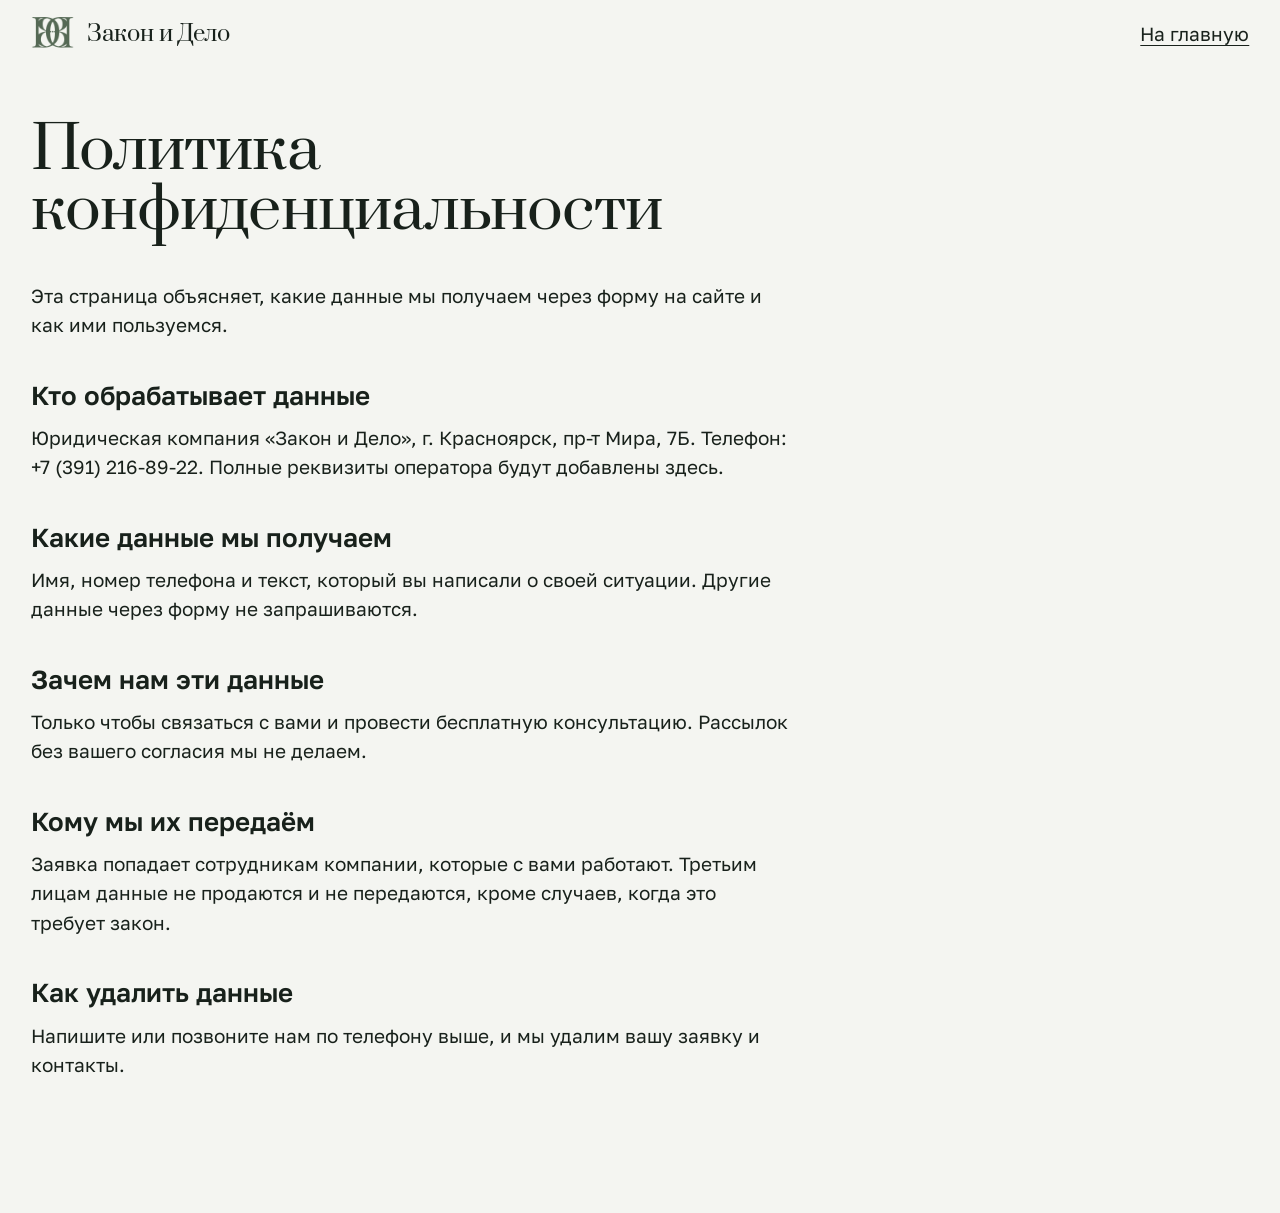
==== privacy.html @ 7d96d173 "init: landing for Zakon i Delo (bankruptcy)" ====
<!DOCTYPE html>
<html lang="ru">
<head>
<meta charset="UTF-8">
<meta name="viewport" content="width=device-width, initial-scale=1">
<title>Политика конфиденциальности — «Закон и Дело»</title>
<meta name="robots" content="noindex">
<link rel="icon" href="favicon.png">
<link rel="preconnect" href="https://fonts.googleapis.com">
<link rel="preconnect" href="https://fonts.gstatic.com" crossorigin>
<link href="https://fonts.googleapis.com/css2?family=Golos+Text:wght@400;500;600&family=Prata&display=swap" rel="stylesheet">
<link rel="stylesheet" href="styles.css">
</head>
<body>
<header class="header">
  <div class="header__inner">
    <a class="brand" href="index.html">
      <img class="brand__mark" src="img/logo-mark.png" width="106" height="82" alt="">
      <span class="brand__name">Закон и Дело</span>
    </a>
    <a class="link" style="margin-left:auto" href="index.html">На главную</a>
  </div>
</header>
<main class="wrap">
  <div class="doc">
    <h1>Политика конфиденциальности</h1>
    <p>Эта страница объясняет, какие данные мы получаем через форму на сайте и как ими пользуемся.</p>
    <h2>Кто обрабатывает данные</h2>
    <p>Юридическая компания «Закон и Дело», г. Красноярск, пр-т Мира, 7Б. Телефон: +7 (391) 216-89-22. Полные реквизиты оператора будут добавлены здесь.</p>
    <h2>Какие данные мы получаем</h2>
    <p>Имя, номер телефона и текст, который вы написали о своей ситуации. Другие данные через форму не запрашиваются.</p>
    <h2>Зачем нам эти данные</h2>
    <p>Только чтобы связаться с вами и провести бесплатную консультацию. Рассылок без вашего согласия мы не делаем.</p>
    <h2>Кому мы их передаём</h2>
    <p>Заявка попадает сотрудникам компании, которые с вами работают. Третьим лицам данные не продаются и не передаются, кроме случаев, когда это требует закон.</p>
    <h2>Как удалить данные</h2>
    <p>Напишите или позвоните нам по телефону выше, и мы удалим вашу заявку и контакты.</p>
  </div>
</main>
</body>
</html>
---- styles.css ----
:root {
  --bg: #F4F5F1;
  --surface: #E7ECE4;
  --surface-2: #D9E2D6;
  --ink: #18211B;
  --muted: #3F5045;
  --accent: #3F5C48;
  --accent-hover: #2F4637;
  --on-accent: #FFFFFF;

  --display: 'Prata', 'Times New Roman', serif;
  --text: 'Golos Text', system-ui, -apple-system, 'Segoe UI', sans-serif;

  --m: clamp(16px, 2.4vw, 32px);
  --s-small: 0.9375rem;
  --s-body: clamp(1.0625rem, 1rem + 0.25vw, 1.1875rem);
  --s-lead: clamp(1.25rem, 1.1rem + 0.7vw, 1.625rem);
  --s-head: clamp(2rem, 1.3rem + 3vw, 3.75rem);
  --s-big: clamp(2.5rem, 1rem + 5.4vw, 5.5rem);

  --gap-section: clamp(88px, 12vw, 200px);
}

*, *::before, *::after { box-sizing: border-box; }
html { scroll-behavior: auto; -webkit-text-size-adjust: 100%; }
body {
  margin: 0;
  background: var(--bg);
  color: var(--ink);
  font-family: var(--text);
  font-size: var(--s-body);
  line-height: 1.55;
  -webkit-font-smoothing: antialiased;
  text-rendering: optimizeLegibility;
}
img { display: block; max-width: 100%; height: auto; }
h1, h2, h3, p, ul, dl, dd, figure { margin: 0; }
ul { padding: 0; list-style: none; }
a { color: inherit; }
::selection { background: var(--accent); color: var(--on-accent); }
:focus-visible { outline: 3px solid var(--accent); outline-offset: 3px; }

h1, h2, .verb, .footer__name, .contact__tel, dt, .price__sentence {
  font-family: var(--display);
  font-weight: 400;
  letter-spacing: -0.015em;
  line-height: 1.02;
  font-variant-numeric: lining-nums;
}

.wrap { padding-inline: var(--m); max-width: 1680px; margin-inline: auto; }

/* ---------- кнопки и ссылки ---------- */
.btn {
  display: inline-flex; align-items: center; justify-content: center;
  min-height: 52px; padding: 14px 26px;
  background: var(--accent); color: var(--on-accent);
  font: 500 1.0625rem/1.2 var(--text);
  text-decoration: none; text-align: center;
  border: 0; border-radius: 2px; cursor: pointer;
  transition: background-color .2s, transform .15s;
}
.btn:hover { background: var(--accent-hover); }
.btn:active { transform: translateY(1px); }
.btn--small { min-height: 44px; padding: 10px 18px; font-size: var(--s-small); }
.btn--wide { width: 100%; }
.link { font-size: var(--s-body); text-decoration: underline; text-decoration-thickness: 1px; text-underline-offset: 4px; }
.link:hover { text-decoration-thickness: 2px; }

/* ---------- шапка ---------- */
.header { position: fixed; inset: 0 0 auto 0; z-index: 50; background: var(--bg); }
.header__inner { display: flex; align-items: center; gap: 24px; min-width: 0; padding: 10px var(--m); min-height: 68px; }
.brand { display: flex; align-items: center; gap: 12px; text-decoration: none; flex-shrink: 0; }
.brand__mark { width: 44px; height: auto; }
.brand__name { font-family: var(--display); font-size: 1.375rem; white-space: nowrap; }
.nav { display: flex; gap: 28px; margin-left: auto; }
.nav a { font-size: var(--s-small); text-decoration: none; white-space: nowrap; padding: 6px 0; }
.nav a:hover { text-decoration: underline; text-underline-offset: 6px; }
.header__tel { font-size: var(--s-small); font-weight: 500; text-decoration: none; white-space: nowrap; font-variant-numeric: tabular-nums; }
.burger { display: none; margin-left: auto; min-height: 44px; padding: 8px 14px; background: var(--surface); color: var(--ink); border: 0; border-radius: 2px; font: 500 var(--s-small) var(--text); cursor: pointer; }

/* ---------- первый экран ---------- */
.hero { min-height: 100svh; padding: 96px var(--m) 40px; display: flex; }
.hero__stage {
  width: 100%;
  display: grid;
  grid-template-columns: 1fr minmax(0, 36vw) 1fr;
  grid-template-rows: 1fr auto auto;
  column-gap: 24px;
  align-items: center;
}
.hero__title { grid-column: 1 / -1; grid-row: 1; display: grid; grid-template-columns: subgrid; align-items: center; pointer-events: none; }
.hero__l, .hero__r {
  grid-row: 1; font-family: var(--display); font-size: clamp(2.75rem, 1rem + 4.2vw, 5.5rem);
  line-height: 1; letter-spacing: -0.02em; white-space: nowrap;
}
.hero__l { grid-column: 1; grid-row: 1; text-align: left; }
.hero__r { grid-column: 3; grid-row: 1; text-align: right; }
.hero__frame { grid-column: 2; grid-row: 1; overflow: hidden; display: block; border-radius: 4px; }
.hero__frame img { width: 100%; aspect-ratio: 16 / 9; object-fit: cover; object-position: 50% 20%; border-radius: 4px; background: var(--surface); }
.hero__sub { grid-column: 1 / span 1; grid-row: 2; align-self: end; padding-top: 48px; max-width: 520px; }
.hero__sub p { font-size: var(--s-lead); line-height: 1.4; }
.hero__act { display: flex; flex-wrap: wrap; align-items: center; gap: 14px 24px; margin-top: 28px; }
.hero__note { grid-column: 3; grid-row: 2; align-self: end; text-align: right; font-size: var(--s-small); color: var(--muted); max-width: 320px; justify-self: end; }

/* ---------- цифры ---------- */
.ledger { padding-block: var(--gap-section); background: var(--surface); }
.ledger__grid { display: grid; grid-template-columns: repeat(12, 1fr); column-gap: 24px; align-items: start; }
.ledger__head { grid-column: 1 / span 5; font-size: var(--s-head); position: sticky; top: 120px; }
.ledger__head span:first-child { color: var(--muted); }
.ledger__head span { display: block; }
.ledger__rows { grid-column: 7 / span 6; display: grid; gap: 44px; }
.lrow { display: grid; grid-template-columns: minmax(0, 1fr) minmax(0, 1fr); column-gap: 28px; align-items: baseline; }
.lrow dt { font-size: clamp(3.25rem, 0.8rem + 4.6vw, 5.75rem); text-align: right; white-space: nowrap; font-variant-numeric: lining-nums tabular-nums; }
.lrow dd { font-size: var(--s-body); max-width: 40ch; }

/* ---------- шаги ---------- */
.steps__intro { padding-block: var(--gap-section) 64px; display: grid; grid-template-columns: repeat(12, 1fr); column-gap: 24px; align-items: end; }
.steps__intro h2 { grid-column: 1 / span 8; font-size: var(--s-head); }
.steps__intro p { grid-column: 9 / span 4; font-size: var(--s-body); color: var(--ink); }

.panel { height: 135svh; }
.panel__stage {
  position: sticky; top: 0; height: 100svh;
  display: grid; grid-template-rows: 1fr auto; padding: 96px var(--m) 40px;
  max-width: 1680px; margin-inline: auto;
}
.panel--1 { background: #C6D5C3; }
.panel--2 { background: #D3E0D0; }
.panel--3 { background: #E0EADD; }
.panel--4 { background: #EDF3EB; }
.panel--5 { background: #FAFBF8; }
.panel__stage { --pc: inherit; }
.verb { align-self: center; font-size: clamp(3.75rem, 1rem + 12.6vw, 13.5rem); line-height: 1; margin: 0; white-space: nowrap; }
.panel__body { min-width: 0; display: grid; grid-template-columns: repeat(12, 1fr); column-gap: 24px; row-gap: 14px; align-items: start; }
.panel__body h3 { grid-column: 1 / span 5; font-family: var(--text); font-weight: 600; font-size: var(--s-lead); line-height: 1.2; }
.panel__body p { grid-column: 1 / span 5; max-width: 52ch; }
.panel__body ul { grid-column: 8 / span 5; grid-row: 1 / span 2; display: grid; gap: 10px; }
.panel__body li { padding-left: 22px; position: relative; max-width: 46ch; }
.panel__body li::before { content: ''; position: absolute; left: 0; top: .62em; width: 10px; height: 10px; background: var(--accent); }

/* ---------- кто ведёт ---------- */
.who { padding-block: var(--gap-section); }
.who__grid { display: grid; grid-template-columns: repeat(12, 1fr); column-gap: 24px; align-items: center; }
.who__photo { grid-column: 1 / span 5; }
.who__photo img { width: 100%; aspect-ratio: 4 / 5; object-fit: cover; object-position: 50% 15%; border-radius: 4px; }
.who__text { grid-column: 7 / span 6; display: grid; gap: 32px; }
.who__text h2 { font-size: var(--s-head); }
.who__lead { font-size: var(--s-lead); line-height: 1.4; max-width: 34em; }
.who__list { display: grid; gap: 22px; }
.who__list li { max-width: 52ch; }
.who__list strong { font-weight: 600; }

/* ---------- что спишут ---------- */
.scope { padding-block: var(--gap-section); background: var(--surface); }
.scope__grid { display: grid; grid-template-columns: repeat(12, 1fr); column-gap: 24px; row-gap: 56px; align-items: start; }
.scope__head { grid-column: 1 / span 12; font-size: var(--s-head); }
.scope__col { grid-column: span 6; }
.scope__col h3 { font-family: var(--display); font-weight: 400; font-size: var(--s-big); line-height: 1; letter-spacing: -0.02em; margin-bottom: 28px; }
.scope__col ul { display: grid; gap: 12px; font-size: var(--s-lead); line-height: 1.3; }
.scope__col li { padding-left: 28px; position: relative; max-width: 30ch; }
.scope__col li::before { content: ''; position: absolute; left: 0; top: .5em; width: 14px; height: 14px; background: var(--accent); }
.scope__col--no { color: var(--muted); }
.scope__col--no li::before { background: transparent; border: 2px solid var(--muted); }

/* ---------- география ---------- */
.geo { padding-block: var(--gap-section); }
.geo__grid { display: grid; grid-template-columns: repeat(12, 1fr); column-gap: 24px; row-gap: 48px; align-items: start; }
.geo__text { grid-column: 1 / span 5; display: grid; gap: 28px; align-self: center; }
.geo__text h2 { font-size: var(--s-head); }
.geo__text p { max-width: 44ch; }
.geo__pic { grid-column: 6 / span 7; }
.geo__pic img { width: 100%; aspect-ratio: 3 / 2; object-fit: cover; border-radius: 4px; }
.geo__pic--b { grid-column: 1 / span 4; grid-row: 2; }
.geo__pic--b img { aspect-ratio: 4 / 3; }

/* ---------- стоимость ---------- */
.price { background: var(--surface-2); padding-block: var(--gap-section); min-height: 80svh; display: flex; align-items: center; }
.price__inner { width: 100%; }
.price__sentence { font-size: clamp(2.5rem, 0.5rem + 8vw, 9rem); line-height: 1.16; }
.price__sentence span { display: block; }
.price__sentence mark {
  background: var(--accent); color: var(--on-accent);
  padding: 0.02em 0.16em 0.06em; font: inherit; white-space: nowrap;
  font-variant-numeric: lining-nums tabular-nums;
}
.price__row { margin-top: 64px; display: grid; grid-template-columns: repeat(12, 1fr); column-gap: 24px; row-gap: 32px; align-items: end; }
.price__what { grid-column: 1 / span 6; display: grid; gap: 32px; }
.price__what > p { font-size: var(--s-lead); line-height: 1.4; }
.price__act { grid-column: 9 / span 4; display: grid; gap: 18px; justify-items: start; }
.slider label { display: block; font-weight: 500; margin-bottom: 12px; }
.slider output { font-weight: 600; }
.slider input[type=range] { width: 100%; height: 36px; margin: 0; background: transparent; -webkit-appearance: none; appearance: none; cursor: pointer; }
.slider input[type=range]::-webkit-slider-runnable-track { height: 10px; background: var(--bg); border-radius: 0; }
.slider input[type=range]::-moz-range-track { height: 10px; background: var(--bg); border-radius: 0; }
.slider input[type=range]::-webkit-slider-thumb { -webkit-appearance: none; width: 30px; height: 30px; margin-top: -10px; background: var(--accent); border: 0; border-radius: 0; }
.slider input[type=range]::-moz-range-thumb { width: 30px; height: 30px; background: var(--accent); border: 0; border-radius: 0; }
.slider__ends { display: flex; justify-content: space-between; font-size: var(--s-small); color: var(--muted); margin-top: 4px; }

/* ---------- вопросы ---------- */
.faq { padding-block: var(--gap-section); }
.faq__table { display: grid; row-gap: clamp(56px, 6vw, 88px); }
.faq__head { font-size: var(--s-head); color: var(--muted); max-width: 12em; }
.qa { display: grid; grid-template-columns: repeat(12, 1fr); column-gap: 24px; row-gap: 12px; align-items: start; }
.qa h3 { grid-column: 1 / span 6; font-family: var(--display); font-weight: 400; font-size: clamp(1.625rem, 1.1rem + 1.6vw, 2.5rem); line-height: 1.1; letter-spacing: -0.01em; max-width: 18em; }
.qa p { grid-column: 8 / span 5; font-size: var(--s-body); line-height: 1.55; max-width: 46ch; padding-top: 0.35em; }

/* ---------- контакты ---------- */
.contact { background: var(--surface); padding-block: var(--gap-section) clamp(48px, 6vw, 96px); }
.contact__grid { display: grid; grid-template-columns: repeat(12, 1fr); column-gap: 24px; row-gap: 48px; align-items: start; }
.contact__main { grid-column: 1 / span 7; display: grid; gap: 24px; }
.contact__tel { margin-top: 20px; }
.contact__main h2 { font-size: var(--s-head); max-width: 14em; }
.contact__tel { font-size: clamp(2.25rem, 0.5rem + 3.6vw, 4.5rem); text-decoration: none; white-space: nowrap; font-variant-numeric: lining-nums tabular-nums; width: fit-content; }
.contact__tel:hover { color: var(--accent); }
.contact__hours { color: var(--muted); }
.contact__links { display: flex; flex-wrap: wrap; gap: 10px 28px; }
.contact__links a { text-underline-offset: 4px; }
.office { display: grid; grid-template-columns: auto 1fr; gap: 24px; align-items: end; margin-top: 16px; }
.office p { max-width: 30ch; font-size: var(--s-lead); line-height: 1.3; }
.door { width: 96px; height: auto; }

.form { grid-column: 9 / span 4; background: var(--bg); padding: clamp(20px, 2.4vw, 36px); display: grid; gap: 8px; border-radius: 4px; }
.form label { font-weight: 500; font-size: var(--s-small); margin-top: 10px; }
.form input[type=text], .form input[type=tel], .form textarea {
  width: 100%; font: inherit; color: var(--ink); background: #fff;
  border: 1px solid #9AAA9E; border-radius: 2px; padding: 13px 14px; min-height: 52px;
}
.form textarea { resize: vertical; }
.form input:focus, .form textarea:focus { outline: 3px solid var(--accent); outline-offset: 0; border-color: var(--accent); }
.form .btn { margin-top: 18px; }
.form__note { font-size: var(--s-small); color: var(--muted); margin-top: 8px; line-height: 1.45; }

.contact__street { margin-top: var(--gap-section); }
.contact__street figcaption { padding: 14px 0 0; font-size: var(--s-small); color: var(--muted); }
.contact__street img { width: 100%; aspect-ratio: 21 / 9; object-fit: cover; object-position: 50% 62%; border-radius: 4px; }

/* ---------- подвал ---------- */
.footer { background: var(--bg); padding: clamp(64px, 8vw, 120px) 0 40px; }
.footer__name { font-size: 14vw; line-height: 0.95; margin-bottom: clamp(40px, 5vw, 72px); white-space: nowrap; }
.footer__row { display: grid; grid-template-columns: repeat(12, 1fr); column-gap: 24px; row-gap: 24px; font-size: var(--s-small); }
.footer__row p:first-child { grid-column: 1 / span 6; max-width: 62ch; }
.footer__row p:last-child { grid-column: 9 / span 4; }
.credits { margin-top: 40px; font-size: var(--s-small); color: var(--muted); max-width: 120ch; line-height: 1.5; }

/* ---------- политика ---------- */
.doc { max-width: 760px; padding-block: 120px 120px; }
.doc h1 { font-size: var(--s-head); margin-bottom: 40px; }
.doc h2 { font-family: var(--text); font-weight: 600; font-size: var(--s-lead); line-height: 1.2; letter-spacing: 0; margin: 40px 0 12px; }
.doc p { margin-bottom: 14px; }

/* ---------- появление ---------- */
.js .rise { opacity: 0; transform: translateY(22px); transition: opacity .7s cubic-bezier(.2,.7,.2,1), transform .7s cubic-bezier(.2,.7,.2,1); transition-delay: var(--d, 0ms); }
.js .rise.is-in { opacity: 1; transform: none; }

@media (prefers-reduced-motion: reduce) {
  .js .rise { opacity: 1; transform: none; transition: none; }
  .btn { transition: none; }
}

/* ---------- адаптив ---------- */
@media (max-width: 1180px) {
  .nav { gap: 18px; }
  .header__tel { display: none; }
}
@media (max-width: 1100px) {
  .nav { display: none; }
  .burger { display: inline-flex; align-items: center; }
  .btn--small { display: none; }
  .nav.is-open {
    display: flex; flex-direction: column; gap: 4px; position: absolute; left: 0; right: 0; top: 100%;
    background: var(--bg); padding: 12px var(--m) 24px;
  }
  .nav.is-open a { font-size: 1.125rem; padding: 12px 0; }
}
@media (max-width: 960px) {
  .hero { min-height: 0; padding-top: 88px; }
  .hero__stage { grid-template-columns: 1fr; grid-template-rows: auto auto auto auto auto; row-gap: 20px; }
  .hero__title { grid-column: 1; grid-row: 1 / span 3; grid-template-columns: none; grid-template-rows: subgrid; }
  .hero__l, .hero__r { grid-column: 1; font-size: clamp(2.5rem, 11vw, 5rem); }
  .hero__l { grid-row: 1; }
  .hero__r { grid-row: 3; text-align: right; }
  .hero__frame { grid-column: 1; grid-row: 2; }
  .hero__frame img { aspect-ratio: 4 / 3; }
  .hero__sub { grid-row: 4; grid-column: 1; padding-top: 12px; max-width: none; }
  .hero__note { grid-row: 5; grid-column: 1; text-align: left; justify-self: start; }

  .ledger__head, .ledger__rows { grid-column: 1 / -1; }
  .ledger__head { position: static; margin-bottom: 40px; }
  .lrow { grid-template-columns: 1fr; row-gap: 8px; }
  .lrow dt { text-align: left; font-size: clamp(3.25rem, 18vw, 6rem); }

  .steps__intro h2, .steps__intro p { grid-column: 1 / -1; }
  .steps__intro p { margin-top: 20px; }
  .panel { height: 125svh; }
  .panel__stage { padding-top: 84px; }
  .verb { font-size: clamp(2.75rem, 13.2vw, 8rem); }
  .panel__body h3, .panel__body p, .panel__body ul { grid-column: 1 / -1; grid-row: auto; }
  .panel__body ul { margin-top: 6px; }

  .who__photo, .who__text { grid-column: 1 / -1; }
  .who__text { margin-top: 36px; }
  .who__photo img { aspect-ratio: 1 / 1; }

  .scope__col { grid-column: 1 / -1; }

  .geo__text, .geo__pic, .geo__pic--b { grid-column: 1 / -1; grid-row: auto; }

  .price__sentence { font-size: clamp(2.25rem, 9.6vw, 6rem); }
  .price__what, .price__act { grid-column: 1 / -1; }
  .price__row { margin-top: 40px; }

  .qa h3, .qa p { grid-column: 1 / -1; }
  .qa p { padding-top: 0; }

  .contact__main, .form { grid-column: 1 / -1; }
  .contact__street img { aspect-ratio: 4 / 3; }

  .footer__row p:first-child, .footer__row p:last-child { grid-column: 1 / -1; }
}
@media (max-width: 560px) {
  .brand__name { font-size: 1.2rem; }
  .contact__tel { font-size: clamp(1.5rem, 7.6vw, 3rem); }
  .office { grid-template-columns: 76px 1fr; gap: 16px; }
  .door { width: 76px; }
}
@media (max-width: 380px) {
  .brand__name { font-size: 1.05rem; }
}

@media (min-width: 961px) {
  .panel:nth-of-type(even) .verb { text-align: right; }
}

/* цифры набираем гротеском: у Prata единица похожа на «l» */
.lrow dt, .price__sentence mark, .contact__tel {
  font-family: var(--text); font-weight: 500; letter-spacing: -0.035em;
}
.price__sentence mark { letter-spacing: -0.04em; }
@media (max-width: 960px) {
  .price__sentence { line-height: 1.24; }
}
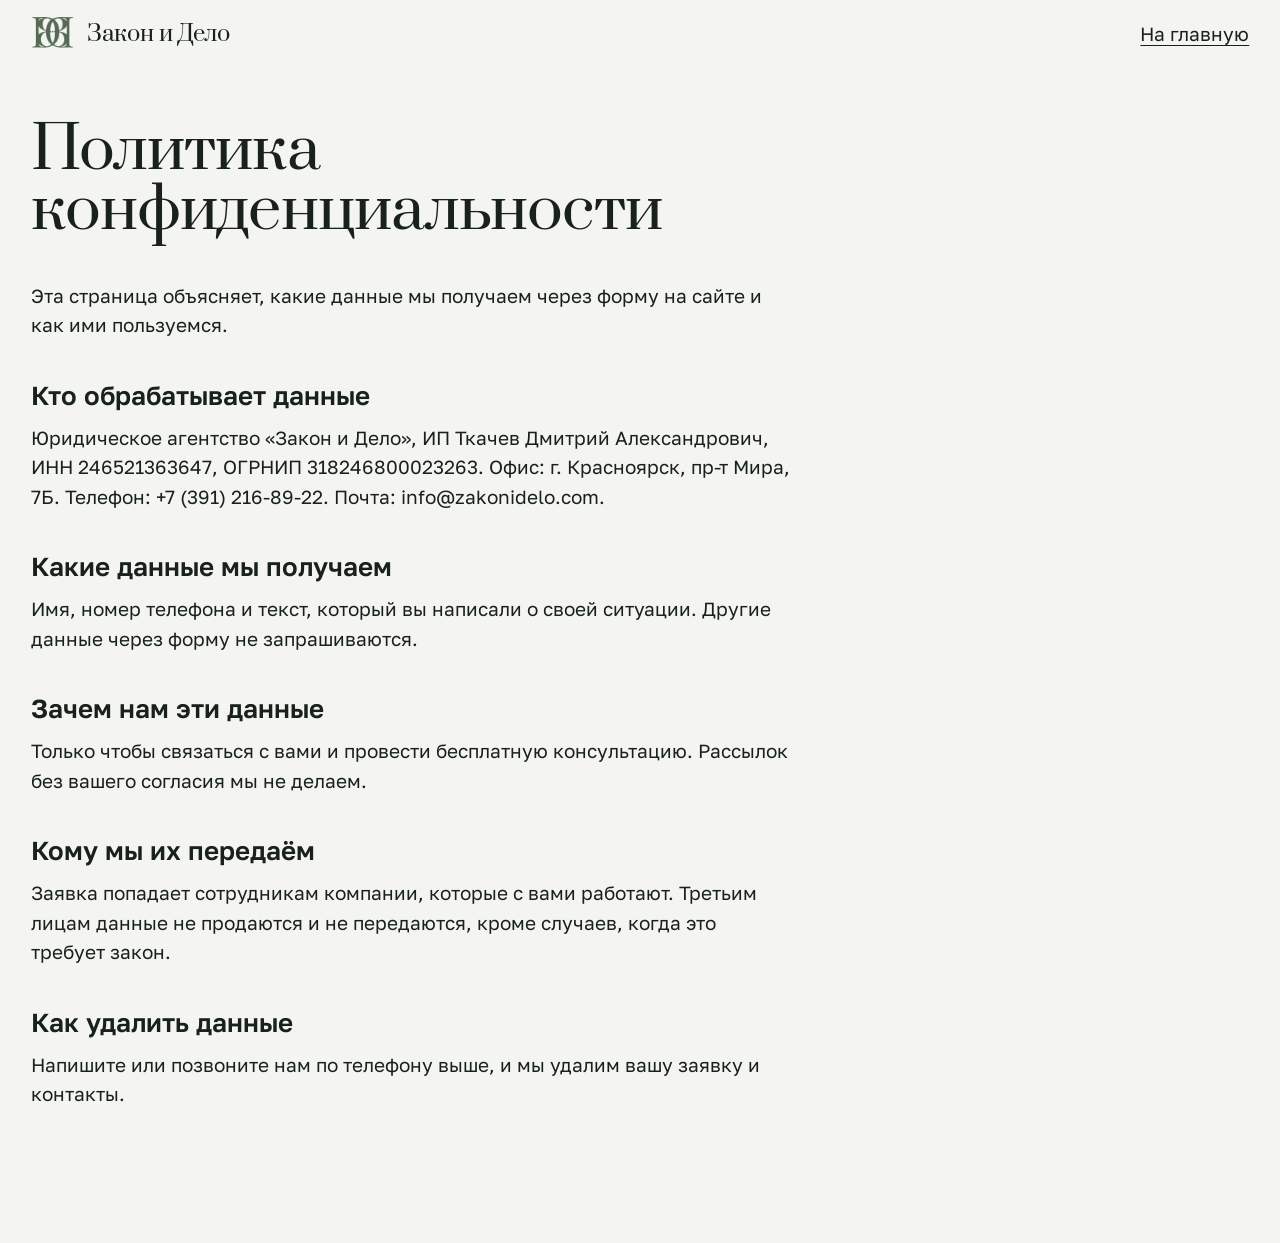
==== commit 8ba50a37: "Правки клиента: стоимость от 8 500, блок Ткачева, команда, отзывы, офис, ИП" ====
--- a/privacy.html
+++ b/privacy.html
@@ -26,7 +26,7 @@
     <h1>Политика конфиденциальности</h1>
     <p>Эта страница объясняет, какие данные мы получаем через форму на сайте и как ими пользуемся.</p>
     <h2>Кто обрабатывает данные</h2>
-    <p>Юридическая компания «Закон и Дело», г. Красноярск, пр-т Мира, 7Б. Телефон: +7 (391) 216-89-22. Полные реквизиты оператора будут добавлены здесь.</p>
+    <p>Юридическое агентство «Закон и Дело», ИП Ткачев Дмитрий Александрович, ИНН 246521363647, ОГРНИП 318246800023263. Офис: г. Красноярск, пр-т Мира, 7Б. Телефон: +7 (391) 216-89-22. Почта: info@zakonidelo.com.</p>
     <h2>Какие данные мы получаем</h2>
     <p>Имя, номер телефона и текст, который вы написали о своей ситуации. Другие данные через форму не запрашиваются.</p>
     <h2>Зачем нам эти данные</h2>
--- a/styles.css
+++ b/styles.css
@@ -11,7 +11,7 @@
   --display: 'Prata', 'Times New Roman', serif;
   --text: 'Golos Text', system-ui, -apple-system, 'Segoe UI', sans-serif;
 
-  --m: clamp(16px, 2.4vw, 32px);
+  --m: clamp(20px, 2.4vw, 32px);
   --s-small: 0.9375rem;
   --s-body: clamp(1.0625rem, 1rem + 0.25vw, 1.1875rem);
   --s-lead: clamp(1.25rem, 1.1rem + 0.7vw, 1.625rem);
@@ -84,7 +84,7 @@
 .hero__stage {
   width: 100%;
   display: grid;
-  grid-template-columns: 1fr minmax(0, 36vw) 1fr;
+  grid-template-columns: 1fr minmax(0, 25vw) 1fr;
   grid-template-rows: 1fr auto auto;
   column-gap: 24px;
   align-items: center;
@@ -97,7 +97,7 @@
 .hero__l { grid-column: 1; grid-row: 1; text-align: left; }
 .hero__r { grid-column: 3; grid-row: 1; text-align: right; }
 .hero__frame { grid-column: 2; grid-row: 1; overflow: hidden; display: block; border-radius: 4px; }
-.hero__frame img { width: 100%; aspect-ratio: 16 / 9; object-fit: cover; object-position: 50% 20%; border-radius: 4px; background: var(--surface); }
+.hero__frame img { width: 100%; height: auto; aspect-ratio: 684 / 787; object-fit: cover; object-position: 50% 0; border-radius: 4px; background: var(--surface); }
 .hero__sub { grid-column: 1 / span 1; grid-row: 2; align-self: end; padding-top: 48px; max-width: 520px; }
 .hero__sub p { font-size: var(--s-lead); line-height: 1.4; }
 .hero__act { display: flex; flex-wrap: wrap; align-items: center; gap: 14px 24px; margin-top: 28px; }
@@ -119,31 +119,16 @@
 .steps__intro h2 { grid-column: 1 / span 8; font-size: var(--s-head); }
 .steps__intro p { grid-column: 9 / span 4; font-size: var(--s-body); color: var(--ink); }
 
-.panel { height: 135svh; }
-.panel__stage {
   position: sticky; top: 0; height: 100svh;
   display: grid; grid-template-rows: 1fr auto; padding: 96px var(--m) 40px;
   max-width: 1680px; margin-inline: auto;
 }
-.panel--1 { background: #C6D5C3; }
-.panel--2 { background: #D3E0D0; }
-.panel--3 { background: #E0EADD; }
-.panel--4 { background: #EDF3EB; }
-.panel--5 { background: #FAFBF8; }
-.panel__stage { --pc: inherit; }
-.verb { align-self: center; font-size: clamp(3.75rem, 1rem + 12.6vw, 13.5rem); line-height: 1; margin: 0; white-space: nowrap; }
-.panel__body { min-width: 0; display: grid; grid-template-columns: repeat(12, 1fr); column-gap: 24px; row-gap: 14px; align-items: start; }
-.panel__body h3 { grid-column: 1 / span 5; font-family: var(--text); font-weight: 600; font-size: var(--s-lead); line-height: 1.2; }
-.panel__body p { grid-column: 1 / span 5; max-width: 52ch; }
-.panel__body ul { grid-column: 8 / span 5; grid-row: 1 / span 2; display: grid; gap: 10px; }
-.panel__body li { padding-left: 22px; position: relative; max-width: 46ch; }
-.panel__body li::before { content: ''; position: absolute; left: 0; top: .62em; width: 10px; height: 10px; background: var(--accent); }
 
 /* ---------- кто ведёт ---------- */
 .who { padding-block: var(--gap-section); }
 .who__grid { display: grid; grid-template-columns: repeat(12, 1fr); column-gap: 24px; align-items: center; }
 .who__photo { grid-column: 1 / span 5; }
-.who__photo img { width: 100%; aspect-ratio: 4 / 5; object-fit: cover; object-position: 50% 15%; border-radius: 4px; }
+.who__photo img { width: 100%; height: auto; aspect-ratio: 684 / 787; object-fit: cover; border-radius: 4px; }
 .who__text { grid-column: 7 / span 6; display: grid; gap: 32px; }
 .who__text h2 { font-size: var(--s-head); }
 .who__lead { font-size: var(--s-lead); line-height: 1.4; max-width: 34em; }
@@ -165,14 +150,12 @@
 
 /* ---------- география ---------- */
 .geo { padding-block: var(--gap-section); }
-.geo__grid { display: grid; grid-template-columns: repeat(12, 1fr); column-gap: 24px; row-gap: 48px; align-items: start; }
-.geo__text { grid-column: 1 / span 5; display: grid; gap: 28px; align-self: center; }
+.geo__grid { display: grid; grid-template-columns: repeat(12, 1fr); column-gap: 24px; row-gap: 48px; align-items: center; }
+.geo__text { grid-column: 1 / span 6; display: grid; gap: 24px; align-self: center; }
 .geo__text h2 { font-size: var(--s-head); }
 .geo__text p { max-width: 44ch; }
-.geo__pic { grid-column: 6 / span 7; }
-.geo__pic img { width: 100%; aspect-ratio: 3 / 2; object-fit: cover; border-radius: 4px; }
-.geo__pic--b { grid-column: 1 / span 4; grid-row: 2; }
-.geo__pic--b img { aspect-ratio: 4 / 3; }
+.geo__pic { grid-column: 8 / span 5; }
+.geo__pic img { width: 100%; height: auto; aspect-ratio: 4 / 5; object-fit: cover; border-radius: 4px; }
 
 /* ---------- стоимость ---------- */
 .price { background: var(--surface-2); padding-block: var(--gap-section); min-height: 80svh; display: flex; align-items: center; }
@@ -185,17 +168,9 @@
   font-variant-numeric: lining-nums tabular-nums;
 }
 .price__row { margin-top: 64px; display: grid; grid-template-columns: repeat(12, 1fr); column-gap: 24px; row-gap: 32px; align-items: end; }
-.price__what { grid-column: 1 / span 6; display: grid; gap: 32px; }
-.price__what > p { font-size: var(--s-lead); line-height: 1.4; }
+.price__what { grid-column: 1 / span 6; }
+.price__what > p { font-size: var(--s-lead); line-height: 1.4; max-width: 34em; }
 .price__act { grid-column: 9 / span 4; display: grid; gap: 18px; justify-items: start; }
-.slider label { display: block; font-weight: 500; margin-bottom: 12px; }
-.slider output { font-weight: 600; }
-.slider input[type=range] { width: 100%; height: 36px; margin: 0; background: transparent; -webkit-appearance: none; appearance: none; cursor: pointer; }
-.slider input[type=range]::-webkit-slider-runnable-track { height: 10px; background: var(--bg); border-radius: 0; }
-.slider input[type=range]::-moz-range-track { height: 10px; background: var(--bg); border-radius: 0; }
-.slider input[type=range]::-webkit-slider-thumb { -webkit-appearance: none; width: 30px; height: 30px; margin-top: -10px; background: var(--accent); border: 0; border-radius: 0; }
-.slider input[type=range]::-moz-range-thumb { width: 30px; height: 30px; background: var(--accent); border: 0; border-radius: 0; }
-.slider__ends { display: flex; justify-content: space-between; font-size: var(--s-small); color: var(--muted); margin-top: 4px; }
 
 /* ---------- вопросы ---------- */
 .faq { padding-block: var(--gap-section); }
@@ -206,7 +181,7 @@
 .qa p { grid-column: 8 / span 5; font-size: var(--s-body); line-height: 1.55; max-width: 46ch; padding-top: 0.35em; }
 
 /* ---------- контакты ---------- */
-.contact { background: var(--surface); padding-block: var(--gap-section) clamp(48px, 6vw, 96px); }
+.contact { background: var(--surface); padding-block: var(--gap-section); }
 .contact__grid { display: grid; grid-template-columns: repeat(12, 1fr); column-gap: 24px; row-gap: 48px; align-items: start; }
 .contact__main { grid-column: 1 / span 7; display: grid; gap: 24px; }
 .contact__tel { margin-top: 20px; }
@@ -231,13 +206,10 @@
 .form .btn { margin-top: 18px; }
 .form__note { font-size: var(--s-small); color: var(--muted); margin-top: 8px; line-height: 1.45; }
 
-.contact__street { margin-top: var(--gap-section); }
-.contact__street figcaption { padding: 14px 0 0; font-size: var(--s-small); color: var(--muted); }
-.contact__street img { width: 100%; aspect-ratio: 21 / 9; object-fit: cover; object-position: 50% 62%; border-radius: 4px; }
 
 /* ---------- подвал ---------- */
 .footer { background: var(--bg); padding: clamp(64px, 8vw, 120px) 0 40px; }
-.footer__name { font-size: 14vw; line-height: 0.95; margin-bottom: clamp(40px, 5vw, 72px); white-space: nowrap; }
+.footer__name { font-size: 13.2vw; line-height: 0.95; margin-bottom: clamp(40px, 5vw, 72px); white-space: nowrap; }
 .footer__row { display: grid; grid-template-columns: repeat(12, 1fr); column-gap: 24px; row-gap: 24px; font-size: var(--s-small); }
 .footer__row p:first-child { grid-column: 1 / span 6; max-width: 62ch; }
 .footer__row p:last-child { grid-column: 9 / span 4; }
@@ -281,7 +253,7 @@
   .hero__l { grid-row: 1; }
   .hero__r { grid-row: 3; text-align: right; }
   .hero__frame { grid-column: 1; grid-row: 2; }
-  .hero__frame img { aspect-ratio: 4 / 3; }
+  .hero__frame { max-width: 420px; }
   .hero__sub { grid-row: 4; grid-column: 1; padding-top: 12px; max-width: none; }
   .hero__note { grid-row: 5; grid-column: 1; text-align: left; justify-self: start; }
 
@@ -292,19 +264,15 @@
 
   .steps__intro h2, .steps__intro p { grid-column: 1 / -1; }
   .steps__intro p { margin-top: 20px; }
-  .panel { height: 125svh; }
-  .panel__stage { padding-top: 84px; }
-  .verb { font-size: clamp(2.75rem, 13.2vw, 8rem); }
-  .panel__body h3, .panel__body p, .panel__body ul { grid-column: 1 / -1; grid-row: auto; }
-  .panel__body ul { margin-top: 6px; }
 
   .who__photo, .who__text { grid-column: 1 / -1; }
   .who__text { margin-top: 36px; }
-  .who__photo img { aspect-ratio: 1 / 1; }
+  .who__photo { max-width: 460px; }
 
   .scope__col { grid-column: 1 / -1; }
 
-  .geo__text, .geo__pic, .geo__pic--b { grid-column: 1 / -1; grid-row: auto; }
+  .geo__text, .geo__pic { grid-column: 1 / -1; grid-row: auto; }
+  .geo__pic { max-width: 460px; }
 
   .price__sentence { font-size: clamp(2.25rem, 9.6vw, 6rem); }
   .price__what, .price__act { grid-column: 1 / -1; }
@@ -314,7 +282,6 @@
   .qa p { padding-top: 0; }
 
   .contact__main, .form { grid-column: 1 / -1; }
-  .contact__street img { aspect-ratio: 4 / 3; }
 
   .footer__row p:first-child, .footer__row p:last-child { grid-column: 1 / -1; }
 }
@@ -329,7 +296,6 @@
 }
 
 @media (min-width: 961px) {
-  .panel:nth-of-type(even) .verb { text-align: right; }
 }
 
 /* цифры набираем гротеском: у Prata единица похожа на «l» */
@@ -340,3 +306,53 @@
 @media (max-width: 960px) {
   .price__sentence { line-height: 1.24; }
 }
+
+/* ---------- шаги: компактные полосы ---------- */
+.panel { padding-block: clamp(56px, 7vw, 104px); }
+.panel--1 { background: #C6D5C3; }
+.panel--2 { background: #D3E0D0; }
+.panel--3 { background: #E0EADD; }
+.panel--4 { background: #EDF3EB; }
+.panel--5 { background: #FAFBF8; }
+.panel__stage { display: grid; grid-template-columns: repeat(12, 1fr); column-gap: 24px; align-items: center; }
+.verb { grid-column: 1 / span 6; font-size: clamp(2.75rem, 0.6rem + 5.6vw, 6.5rem); line-height: 1; margin: 0; white-space: nowrap; font-family: var(--display); letter-spacing: -0.02em; }
+.panel__body { grid-column: 7 / span 6; min-width: 0; display: grid; row-gap: 14px; }
+.panel__body h3 { font-family: var(--text); font-weight: 600; font-size: var(--s-lead); line-height: 1.2; }
+.panel__body p { max-width: 52ch; }
+.panel__body ul { display: grid; gap: 8px; margin-top: 4px; }
+.panel__body li { padding-left: 22px; position: relative; max-width: 46ch; }
+.panel__body li::before { content: ''; position: absolute; left: 0; top: .62em; width: 10px; height: 10px; background: var(--accent); }
+.steps__intro { padding-block: var(--gap-section) 48px; }
+
+/* ---------- команда ---------- */
+.team { padding-block: var(--gap-section) 0; }
+.team__grid { display: grid; grid-template-columns: repeat(12, 1fr); column-gap: 24px; row-gap: 40px; align-items: end; }
+.team__head { grid-column: 1 / span 8; font-size: var(--s-head); }
+.team__a { grid-column: 1 / span 7; }
+.team__b { grid-column: 8 / span 5; }
+.team__a img, .team__b img { width: 100%; height: auto; aspect-ratio: 3 / 2; object-fit: cover; border-radius: 4px; }
+.team__b img { aspect-ratio: 4 / 5; object-position: 50% 30%; }
+.team__b figcaption { margin-top: 12px; font-size: var(--s-small); color: var(--muted); }
+
+/* ---------- отзывы ---------- */
+.reviews { padding-block: var(--gap-section); }
+.reviews__top { display: grid; grid-template-columns: repeat(12, 1fr); column-gap: 24px; row-gap: 20px; align-items: end; margin-bottom: 56px; }
+.reviews__top h2 { grid-column: 1 / span 6; font-size: var(--s-head); }
+.reviews__top p { grid-column: 8 / span 5; max-width: 40ch; }
+.reviews__wall { columns: 4 260px; column-gap: 24px; }
+.reviews__wall img { width: 100%; max-width: 380px; height: auto; margin: 0 0 24px; break-inside: avoid; border-radius: 4px; background: #fff; }
+.reviews__video { margin-top: 24px; }
+.reviews__video a { text-underline-offset: 4px; }
+
+@media (max-width: 960px) {
+  .verb { grid-column: 1 / -1; font-size: clamp(2.5rem, 13vw, 6rem); margin-bottom: 16px; }
+  .panel__body { grid-column: 1 / -1; }
+  .team__head, .team__a, .team__b { grid-column: 1 / -1; }
+  .reviews__top h2, .reviews__top p { grid-column: 1 / -1; }
+  .reviews__wall { columns: 2 150px; column-gap: 14px; }
+  .reviews__wall img { margin-bottom: 14px; }
+}
+@media (max-width: 560px) {
+  .reviews__wall { columns: 1; }
+  .reviews__wall img { max-width: 360px; }
+}
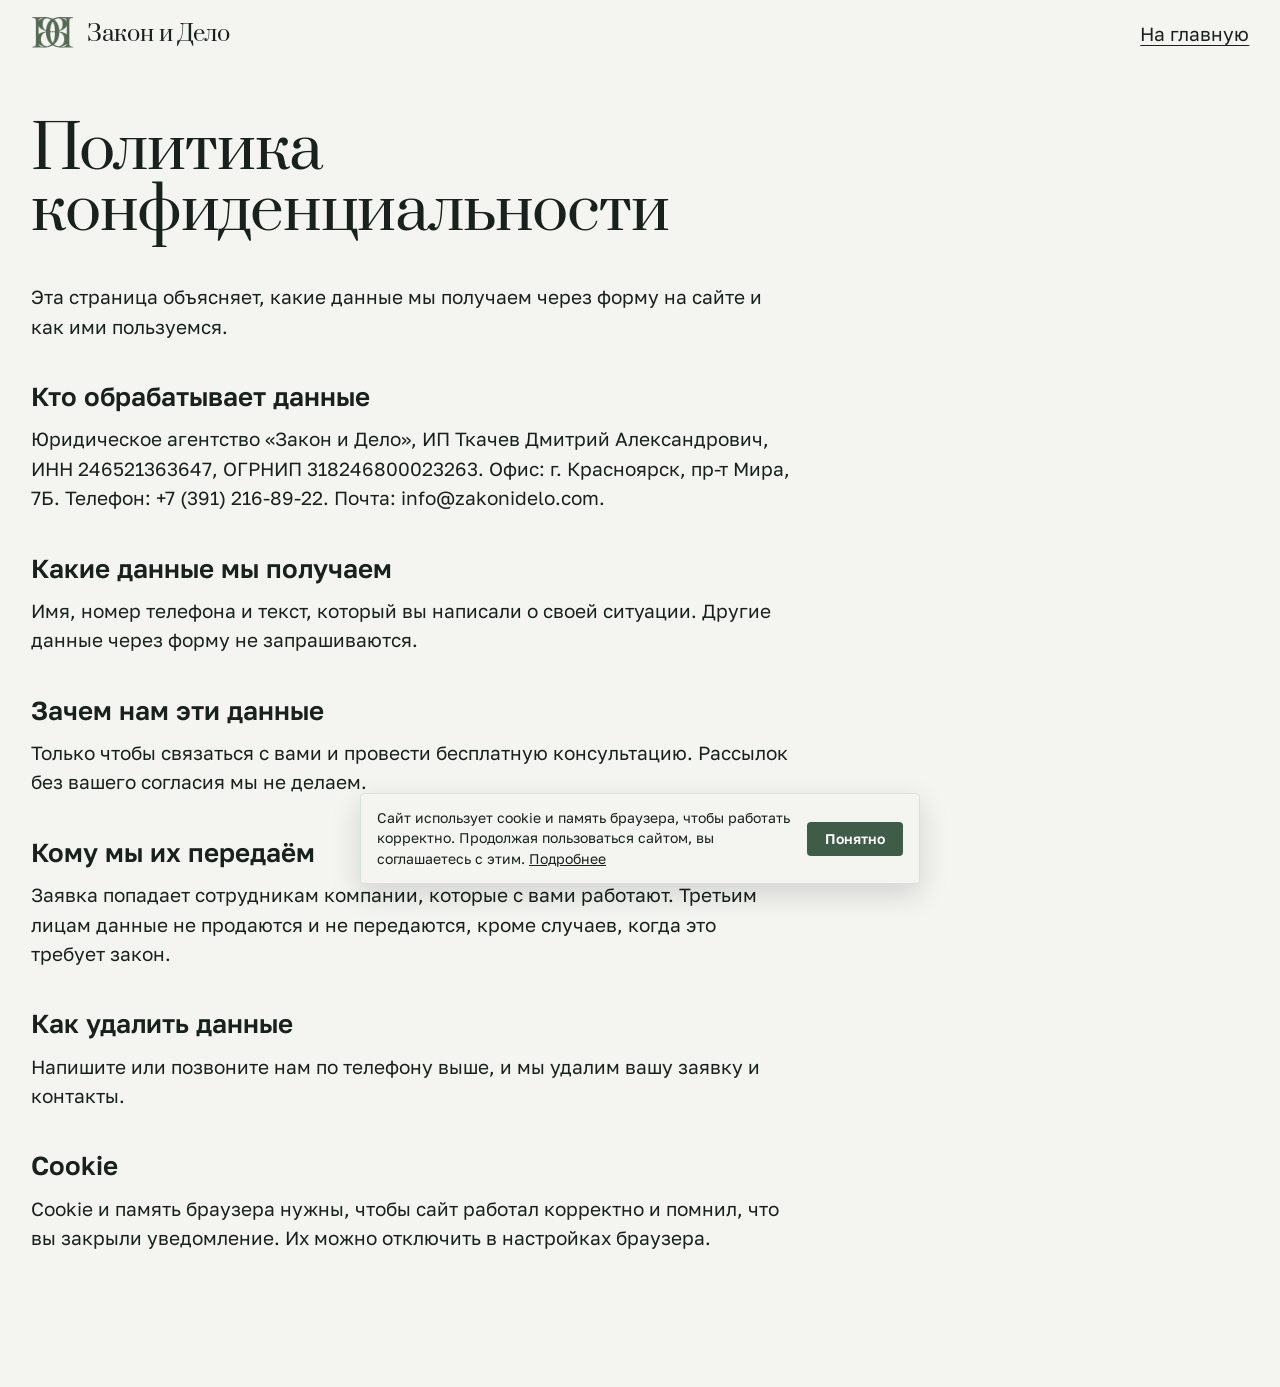
==== commit 9936bd31: "SEO: мета-теги, canonical, Open Graph, JSON-LD, robots/sitemap, политика конфиденциальности, cookie-" ====
--- a/privacy.html
+++ b/privacy.html
@@ -3,8 +3,9 @@
 <head>
 <meta charset="UTF-8">
 <meta name="viewport" content="width=device-width, initial-scale=1">
-<title>Политика конфиденциальности — «Закон и Дело»</title>
-<meta name="robots" content="noindex">
+<title>Политика конфиденциальности | Закон и Дело</title>
+<meta name="description" content="Как юридическое агентство «Закон и Дело» обрабатывает персональные данные, которые вы оставляете в форме заявки.">
+<link rel="canonical" href="https://murzzsite.github.io/zakonidelo-bankrotstvo/privacy.html">
 <link rel="icon" href="favicon.png">
 <link rel="preconnect" href="https://fonts.googleapis.com">
 <link rel="preconnect" href="https://fonts.gstatic.com" crossorigin>
@@ -35,7 +36,10 @@
     <p>Заявка попадает сотрудникам компании, которые с вами работают. Третьим лицам данные не продаются и не передаются, кроме случаев, когда это требует закон.</p>
     <h2>Как удалить данные</h2>
     <p>Напишите или позвоните нам по телефону выше, и мы удалим вашу заявку и контакты.</p>
+  <h2>Cookie</h2>
+    <p>Cookie и память браузера нужны, чтобы сайт работал корректно и помнил, что вы закрыли уведомление. Их можно отключить в настройках браузера.</p>
   </div>
 </main>
+<script src="cookie.js" defer></script>
 </body>
 </html>
--- a/styles.css
+++ b/styles.css
@@ -204,6 +204,9 @@
 .form textarea { resize: vertical; }
 .form input:focus, .form textarea:focus { outline: 3px solid var(--accent); outline-offset: 0; border-color: var(--accent); }
 .form .btn { margin-top: 18px; }
+.form .consent { display: flex; gap: 10px; align-items: flex-start; margin-top: 14px; font-weight: 400; line-height: 1.4; }
+.form .consent input { width: 20px; height: 20px; margin: 1px 0 0; accent-color: var(--accent); flex-shrink: 0; }
+.form .consent a { text-decoration: underline; }
 .form__note { font-size: var(--s-small); color: var(--muted); margin-top: 8px; line-height: 1.45; }
 
 
@@ -217,7 +220,7 @@
 
 /* ---------- политика ---------- */
 .doc { max-width: 760px; padding-block: 120px 120px; }
-.doc h1 { font-size: var(--s-head); margin-bottom: 40px; }
+.doc h1 { font-size: clamp(1.5rem, 6.4vw, 3.75rem); margin-bottom: 40px; overflow-wrap: anywhere; }
 .doc h2 { font-family: var(--text); font-weight: 600; font-size: var(--s-lead); line-height: 1.2; letter-spacing: 0; margin: 40px 0 12px; }
 .doc p { margin-bottom: 14px; }
 
